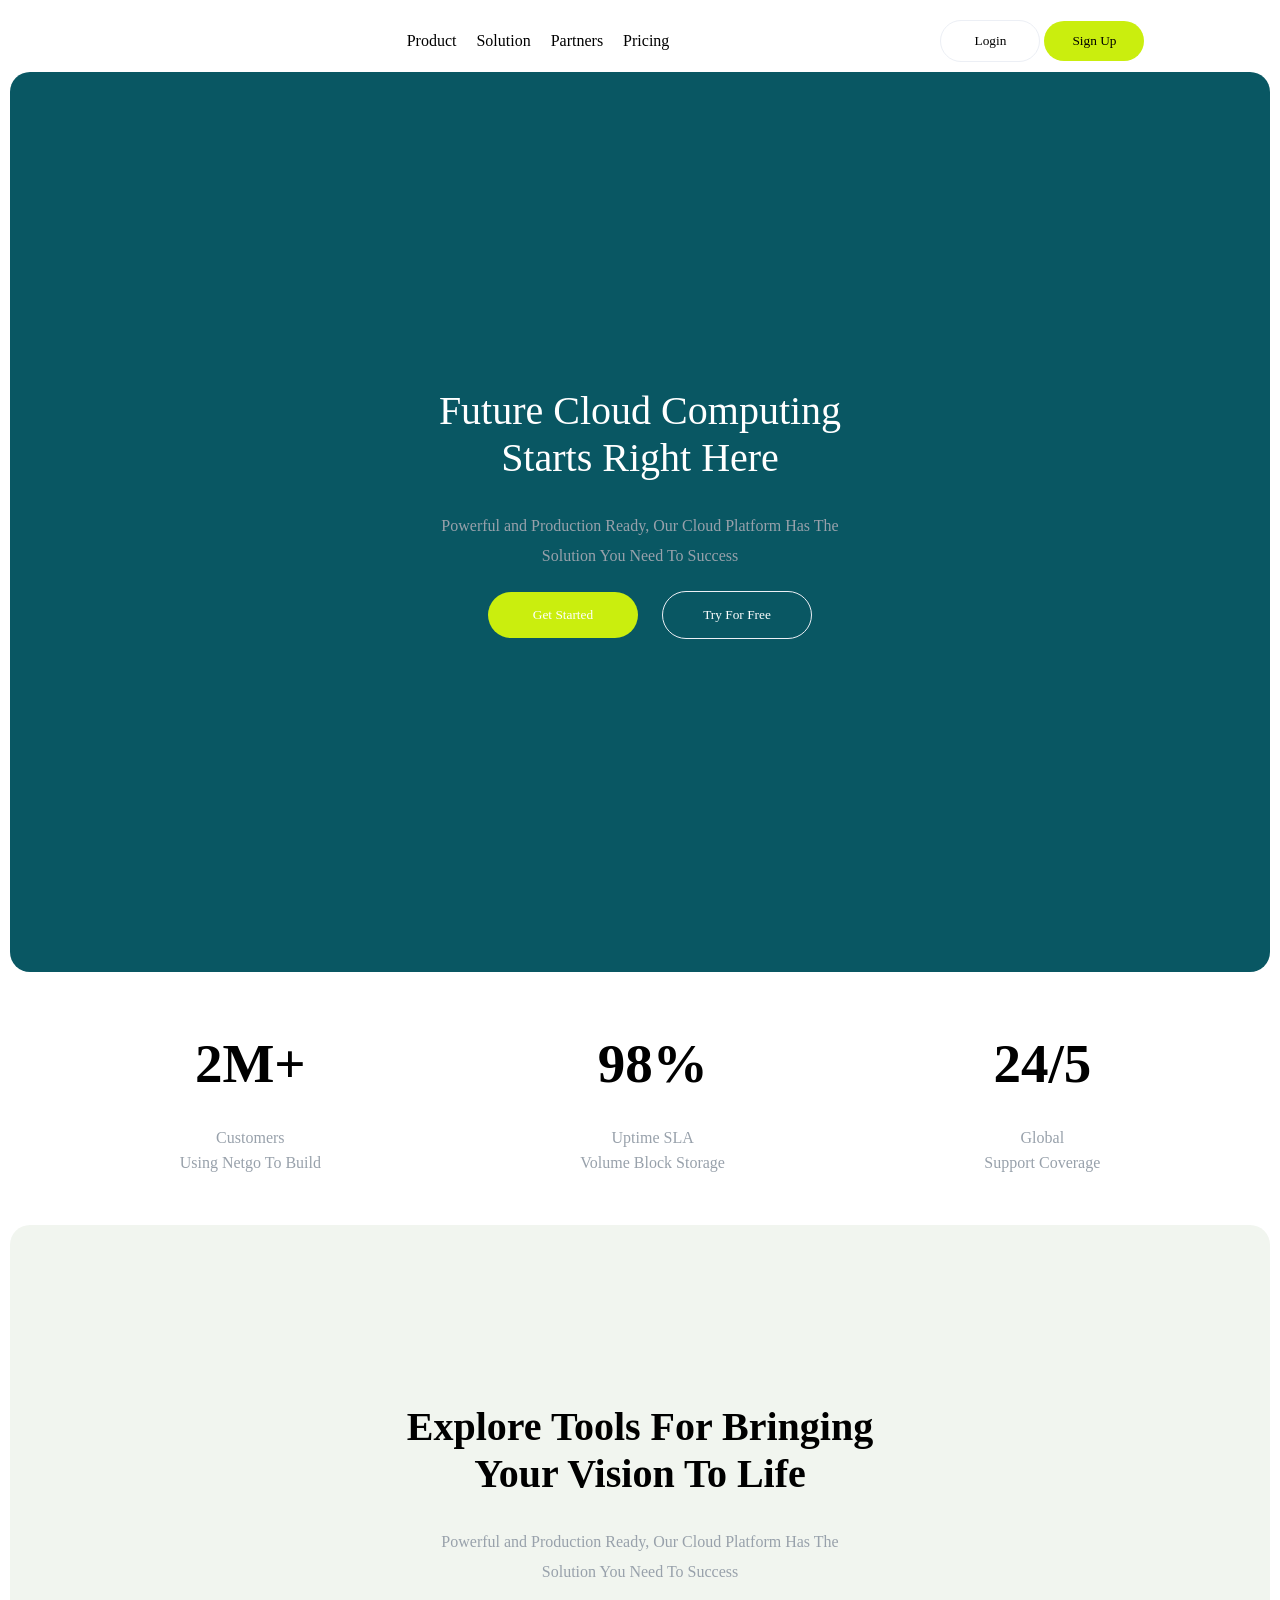
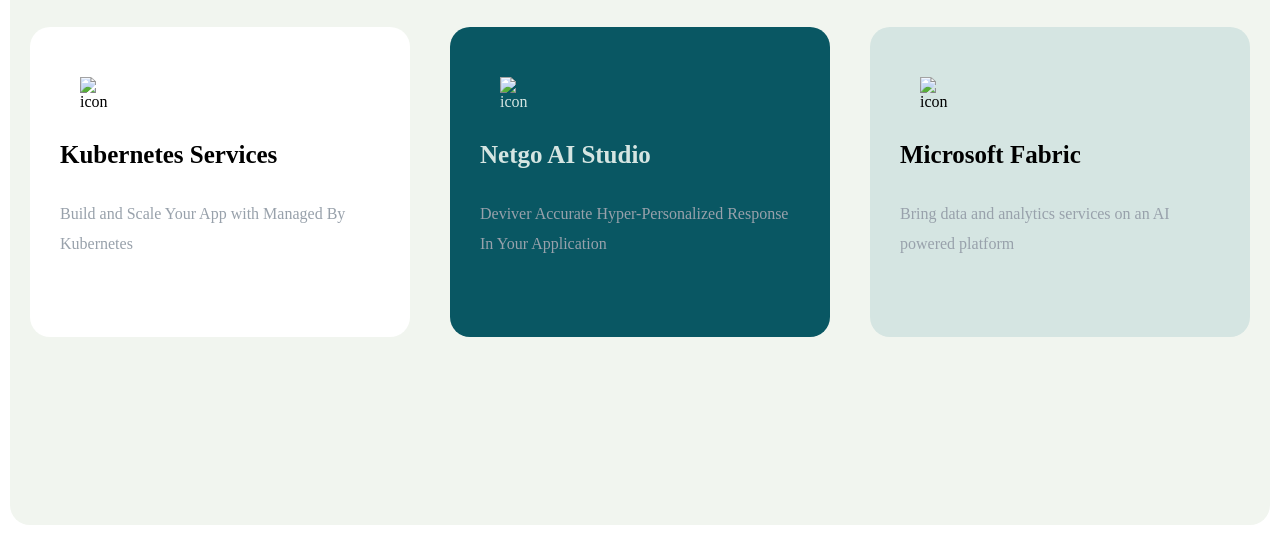
==== NETGO/index.html @ 33144ed8 "Add files via upload" ====
<!DOCTYPE html>
<html lang="en">
<head>
    <meta charset="UTF-8">
    <meta name="viewport" content="width=device-width, initial-scale=1.0">
    <link rel="stylesheet" href="style.css">
    <title>Netgo</title>
</head>
<body>
    <div class="navbar">
        <div class="logo">
            <img src="/imges/Screenshot_2024-08-07_143549-removebg-preview - Copy.png" alt="">
        </div>
        <div class="links">
            <ul>
                <li>Product</li>
                <li>Solution</li>
                <li>Partners</li>
                <li>Pricing</li>
            </ul>
        </div>
        <div class="btn-links">
            <button class="btn">Login</button>
            <button id="green-btn" class="btn">Sign Up</button>
        </div>
    </div>
    <div class="intro">
        
        <div class="content">
           
            <h1>Future Cloud Computing<br> Starts Right Here</h1>

            <h2>Powerful and Production Ready, Our Cloud Platform Has The<br> Solution You Need To Success</h2>
            <button class="btn" id="green-btn">Get Started</button>
            <button class="btn">Try For Free</button>
            <br>
            <img src="/imges/Screenshot_2024-08-07_133407-removebg-preview 2 - Copy.png" alt="">
        </div>
    </div>

    <div class="testimonial">
        <div class="box">
            <h1>2M+</h1>
            <h2>Customers <br>Using Netgo To Build</h2>
        </div>

        <div class="box">
            <h1>98%</h1>
            <h2>Uptime SLA <br>Volume Block Storage</h2>
        </div>

        <div class="box">
            <h1>24/5</h1>
            <h2>Global<br> Support Coverage</h2>
        </div>
    </div>
    <div class="intro" id="mid">
        
        <div class="content">
           
            <h1>Explore Tools For Bringing <br>Your Vision To Life</h1>

            <h2>Powerful and Production Ready, Our Cloud Platform Has The<br> Solution You Need To Success</h2>

            <div class="icons">
                <div class="icon icon1"> 
                    <img src="/imges/icon.png" alt="icon">
                    <h1>Kubernetes Services</h1>
                    <h2>Build and Scale Your App with Managed By Kubernetes</h2>
                
                </div>
                <div class="icon icon2"> 
                    <img src="/imges/icon3.png" alt="icon">
                    <h1>Netgo AI Studio</h1>
                    <h2>Deviver Accurate Hyper-Personalized Response In Your Application</h2>
                    

                </div>
                <div class="icon icon3"> 
                    <img src="/imges/icon2.png" alt="icon">
                    <h1>Microsoft Fabric</h1>
                    <h2>Bring data and analytics services on an AI powered platform</h2>
                    

                </div>
            </div>
        </div>
    </div>
</body>
</html>
---- NETGO/style.css ----
@font-face {
    font-family: "netgo-font";
    src: url(/fonts/NeueMontreal-Regular.otf);
}

@font-face {
    font-family: "netgo-font-B";
    src: url(/fonts/NeueMontreal-Bold.otf);
}
*{
    font-family: netgo-font;
    margin: 0;
    padding: 0;
}

.navbar{
    display: flex;
    justify-content: space-around;
    align-items: center;
    height: 30%;
    margin-top:  20px;
}
/* .logo{
    width: 30%;
} */
.logo img{
    width: 150px;
}

.links ul{
    
    list-style-type: none;
    display: flex;
    gap: 20px;
}

.btn{
    padding: 12px;
    width: 100px;
    border-radius: 50px;
    background-color: transparent;
    border: 1px solid #eceff5;
}

#green-btn{
    background-color: #caee0e;
    border: none;
}

.intro{
    background-color: #095763;
    height: 100vh;
    display: flex;
    flex-direction: column;
    justify-content: center;
    align-items: center;
    color: white;
    border-radius: 20px;
    margin: 10px;
    text-align: center;
}
    
.content h1{
    font-size: 40px;
    margin-bottom: 30px;
    font-weight: 30;
    padding-top: 10px;
    font-family: netgo-font-B;

}

.content h2{
    line-height: 30px;
    font-weight: 100;
    font-size: 16px;
    color: #98a1ab;
}
.content button{
    color: white;
    margin-top: 20px;
    width: 150px;
    padding: 15px 12px;
    margin-left: 20px;
    margin-bottom: 10px;
}

.content img{
    width: 700px;
    
}

.testimonial{
    display: flex;
    justify-content: space-around;
    align-items: center;
    margin: 50px;
}

.box{
    text-align: center;

}

.box h2{
    line-height: 25px;
    font-weight: 100;
    font-size: 16px;
    color: #98a1ab;
}

.box h1{
    font-size: 55px;
    margin-bottom: 30px;
    font-weight: 600;
    padding-top: 10px;
}

#mid{
    background-color: #f1f5ef;
    color: black;
}
#mid h1{
    font-weight: 800;
}
#mid h2{
    color: #98a1ab;
}
.icons{
    display: flex;
    justify-content: space-between;
    margin-top: 20px;
}
.icon {
    width: 320px;
    text-align: left;
    height: 250px;
    border-radius: 20px;
    padding: 30px;
    margin: 20px;

}



.icon img{
    width: 30px;
    display: block;
    margin: 20px;
}
.icon h1{
    font-size: 25px;
    text-align: left;
}

.icon1{
    background-color: white;
}

.icon2{
    background-color: #095763;
    color: #D5E5E2;
}
.icon3{
    background-color: #D5E5E2;
}
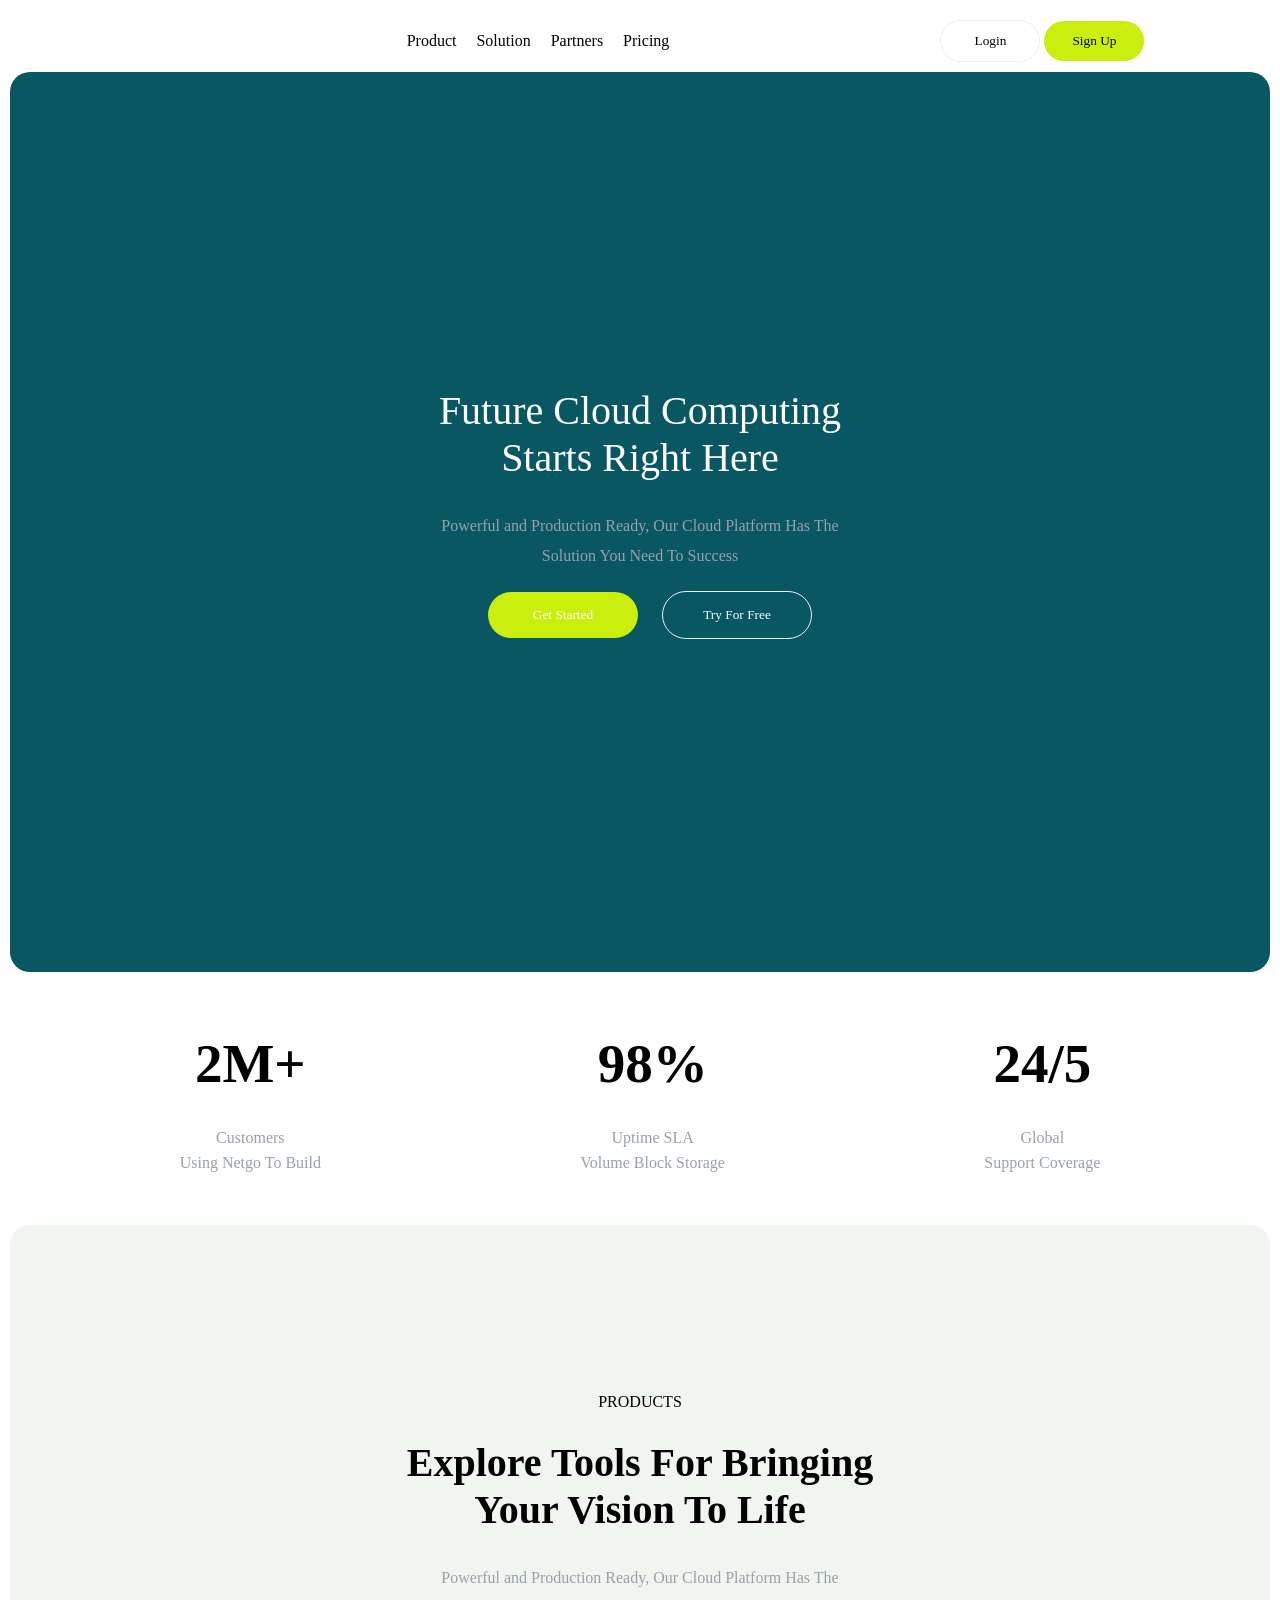
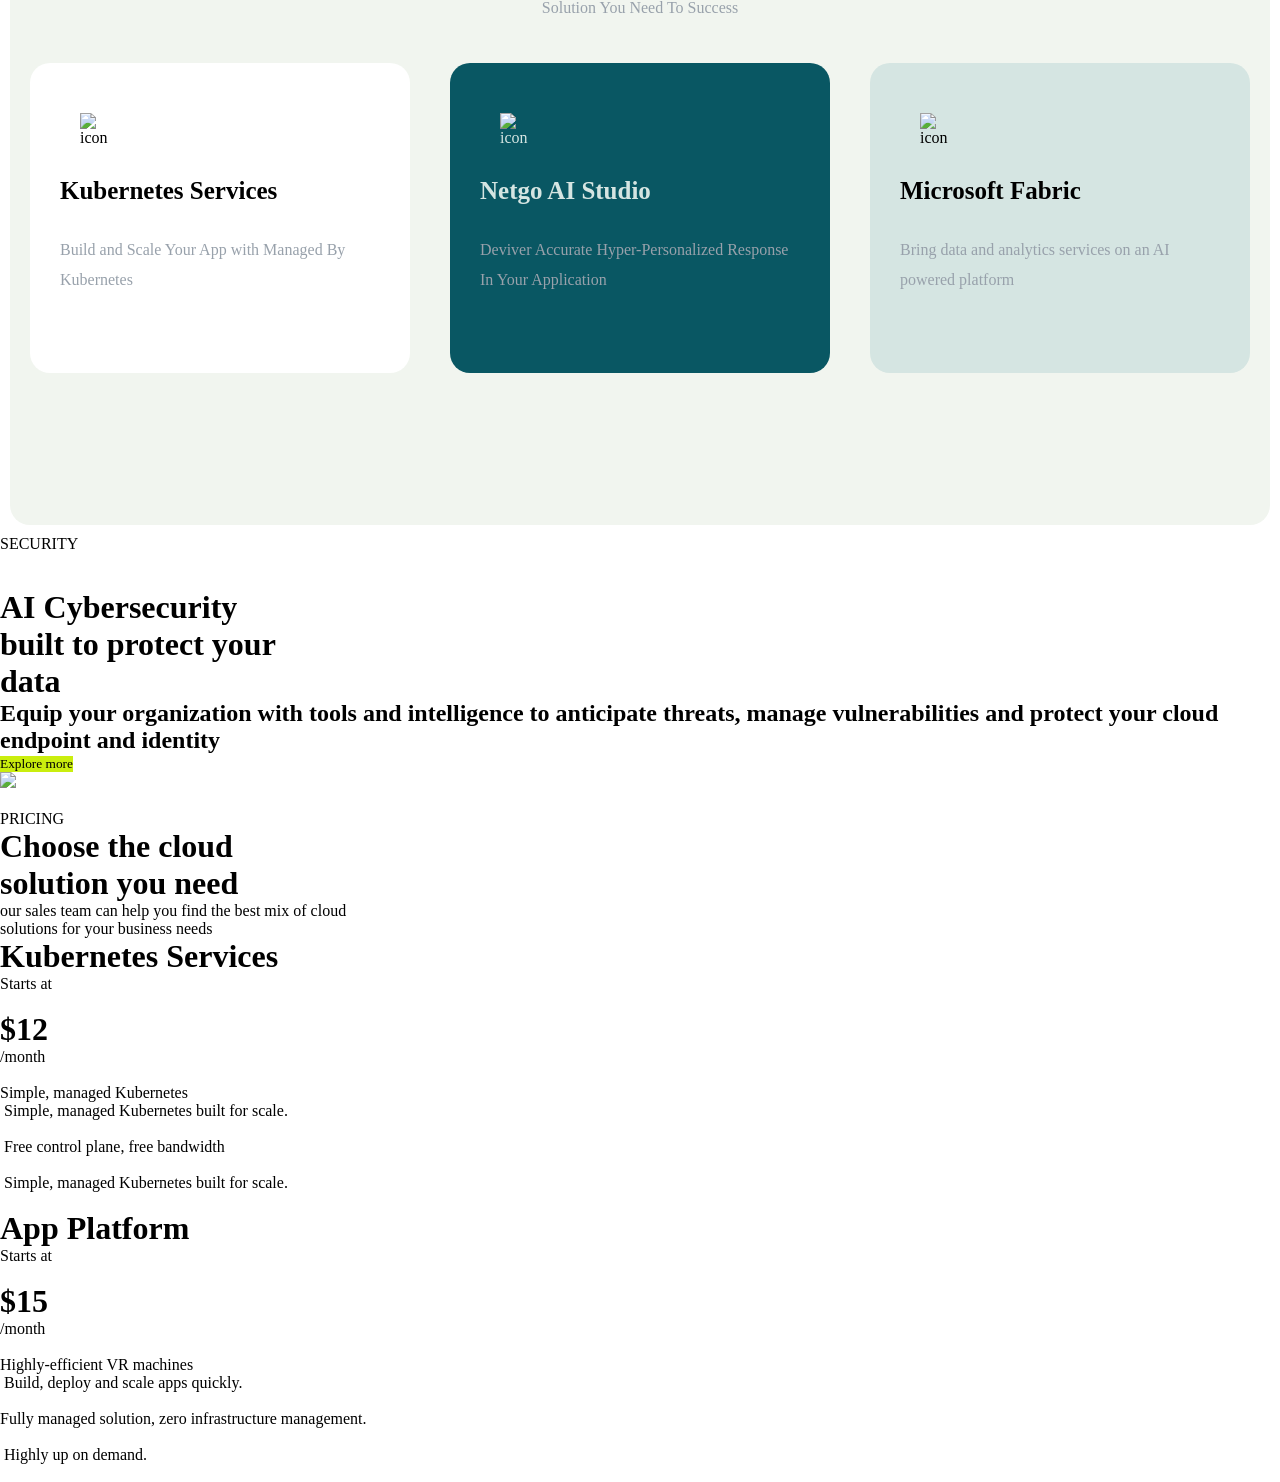
==== commit 0d1718cd: "added content" ====
--- a/NETGO/index.html
+++ b/NETGO/index.html
@@ -27,6 +27,8 @@
     <div class="intro">
         
         <div class="content">
+
+
            
             <h1>Future Cloud Computing<br> Starts Right Here</h1>
 
@@ -56,27 +58,30 @@
     </div>
     <div class="intro" id="mid">
         
+        <br><br>
         <div class="content">
-           
-            <h1>Explore Tools For Bringing <br>Your Vision To Life</h1>
+            
+           <span class="blue">PRODUCTS</span>
+           <br><br>
+            <h1 class="black">Explore Tools For Bringing <br>Your Vision To Life</h1>
 
-            <h2>Powerful and Production Ready, Our Cloud Platform Has The<br> Solution You Need To Success</h2>
+            <h2 class="color">Powerful and Production Ready, Our Cloud Platform Has The<br> Solution You Need To Success</h2>
 
-            <div class="icons">
-                <div class="icon icon1"> 
+            <div class="icons" >
+                <div class="icon icon1" id="icon"> 
                     <img src="/imges/icon.png" alt="icon">
                     <h1>Kubernetes Services</h1>
                     <h2>Build and Scale Your App with Managed By Kubernetes</h2>
                 
                 </div>
-                <div class="icon icon2"> 
+                <div class="icon icon2" id="icon"> 
                     <img src="/imges/icon3.png" alt="icon">
                     <h1>Netgo AI Studio</h1>
                     <h2>Deviver Accurate Hyper-Personalized Response In Your Application</h2>
                     
 
                 </div>
-                <div class="icon icon3"> 
+                <div class="icon icon3" id="icon"> 
                     <img src="/imges/icon2.png" alt="icon">
                     <h1>Microsoft Fabric</h1>
                     <h2>Bring data and analytics services on an AI powered platform</h2>
@@ -86,5 +91,96 @@
             </div>
         </div>
     </div>
+    <div class="big"> 
+       <div class="left">
+        <span class="blue">SECURITY</span>
+        <br><br><br>
+        <h1>
+            AI Cybersecurity <br> built to protect your <br> data
+        </h1>
+        <h2>
+            Equip your organization with tools and intelligence to anticipate threats, manage vulnerabilities and protect your cloud endpoint and identity
+        </h2>
+        <button class="button" id="green-btn">
+            Explore more
+        </button>
+       </div>
+       <div class="right"><img src="/imges/big.png"></div>
+    </div>
+    <div class="price">
+        <br>
+        <span class="blue">PRICING</span>
+        <h1>
+            Choose the cloud <br> solution you need
+        </h1>
+        <span class="description">
+            our sales team can help you find the best mix of cloud <br>solutions for your business needs 
+        </span>
+        <div class="money">
+        <div class="cash">
+            <h1>
+                            Kubernetes Services
+                        </h1>
+                        <span class="description">
+                            Starts at
+                        </span>
+                        <br><br>
+                        <h1 class="text">
+                            $12 
+                        </h1><span class="description">/month</span><br><br>
+                        <span class="description bb">
+                            Simple, managed Kubernetes
+                        </span>
+                        <br>
+                        <div class="check">
+                        <span class="description">
+                           <img src="./imges/check.png" alt=""> Simple, managed Kubernetes built for scale.
+                        </span>
+                        <br><br>
+                        <span class="description">
+                           <img src="./imges/check.png" alt=""> Free control plane, free bandwidth
+                        <br><br>
+                        </span>
+                        <span class="description">
+                           <img src="./imges/check.png" alt=""> Simple, managed Kubernetes built for scale.
+                        <br><br>
+                        </span>
+                        </div>
+        </div>
+        <div class="grey cash">
+           
+             <h1>
+                            App Platform
+                        </h1>
+                        <span class="description">
+                            Starts at
+                        </span>
+                        <br><br>
+                        <h1 class="text">
+                            $15 
+                        </h1><span class="description">/month</span><br><br>
+                        <span class="description bb">
+                            Highly-efficient VR machines 
+                        </span>
+                        <br>
+                        <div class="check">
+                        <span class="description">
+                           <img src="./imges/check.png" alt=""> Build, deploy and scale apps quickly.
+                        </span>
+                        <br><br>
+                        <span class="description">
+                           <img src="./imges/check.png" alt="">Fully managed solution, zero infrastructure management.
+                        <br><br>
+                        </span>
+                        <span class="description">
+                           <img src="./imges/check.png" alt=""> Highly up on demand.
+                        <br><br>
+                        </span>
+                        </div>
+            
+
+        </div>
+    </div>
+</div>
 </body>
-</html>+</html>
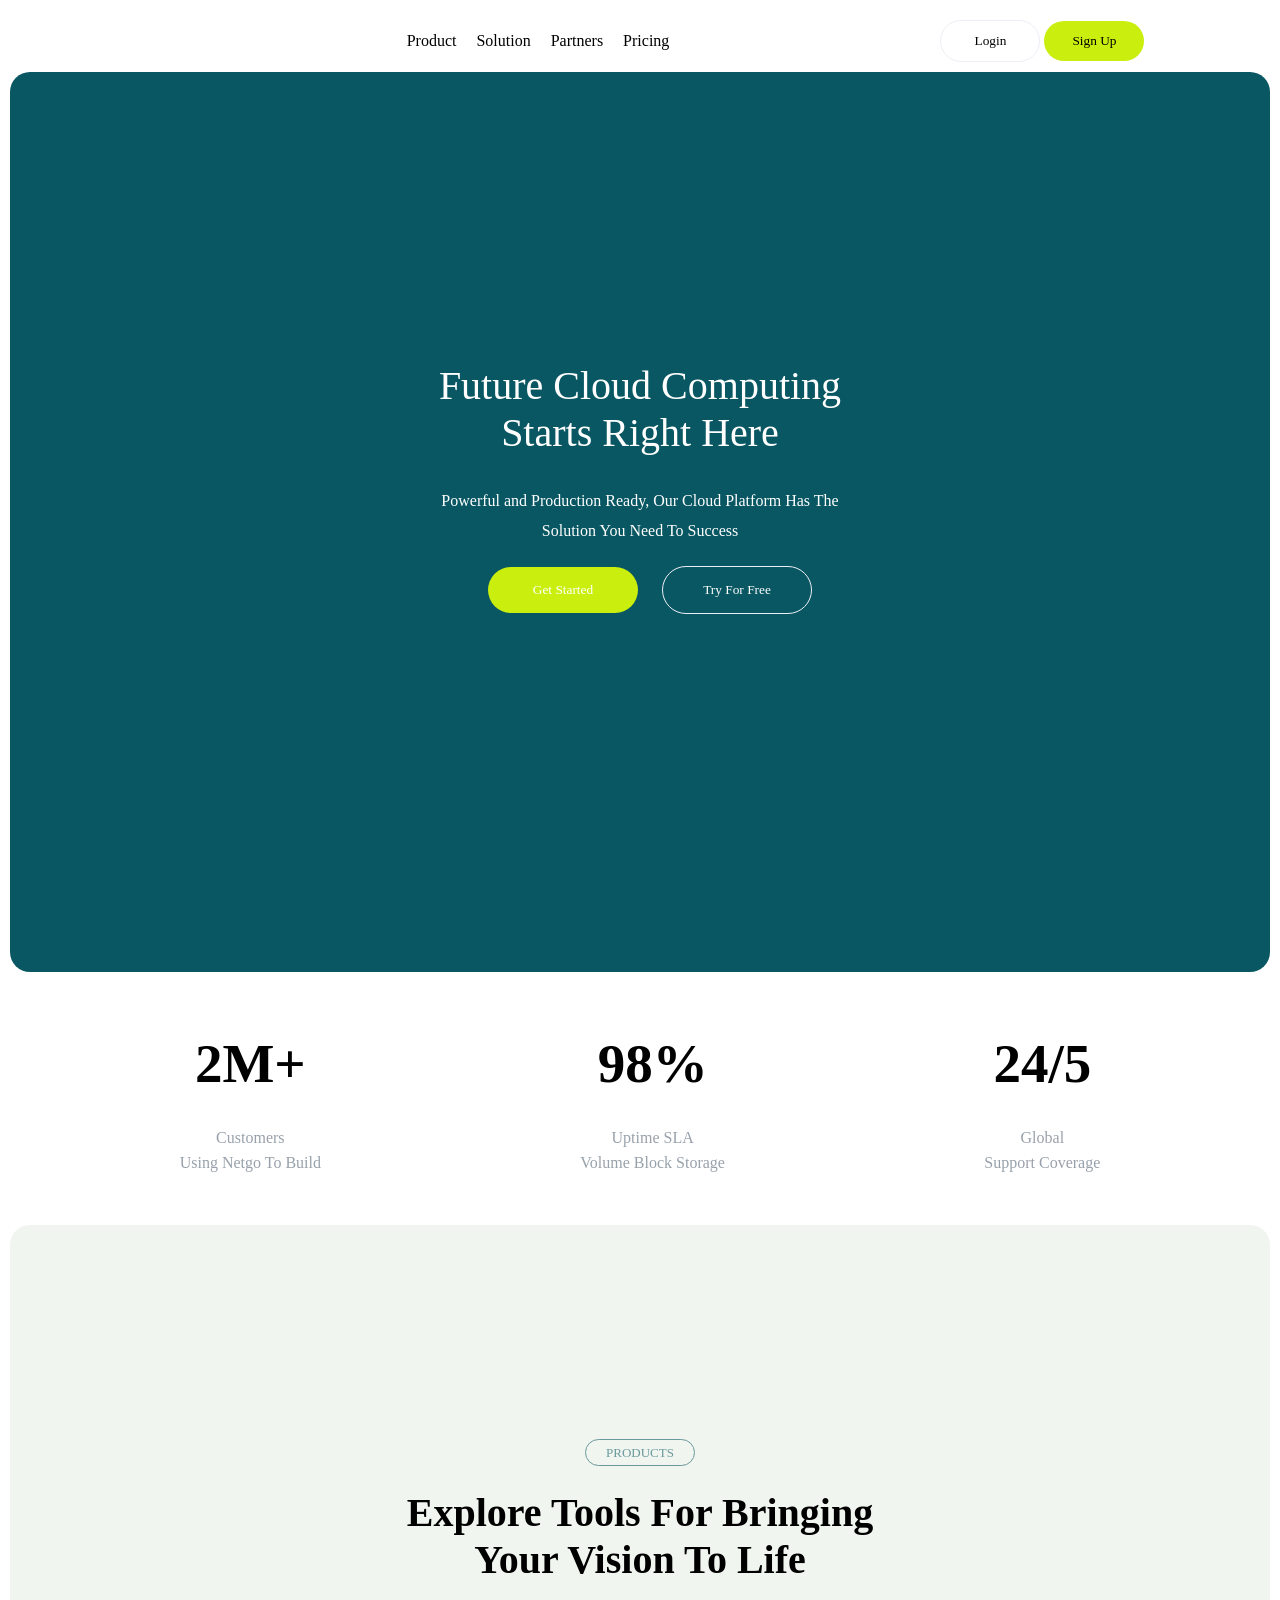
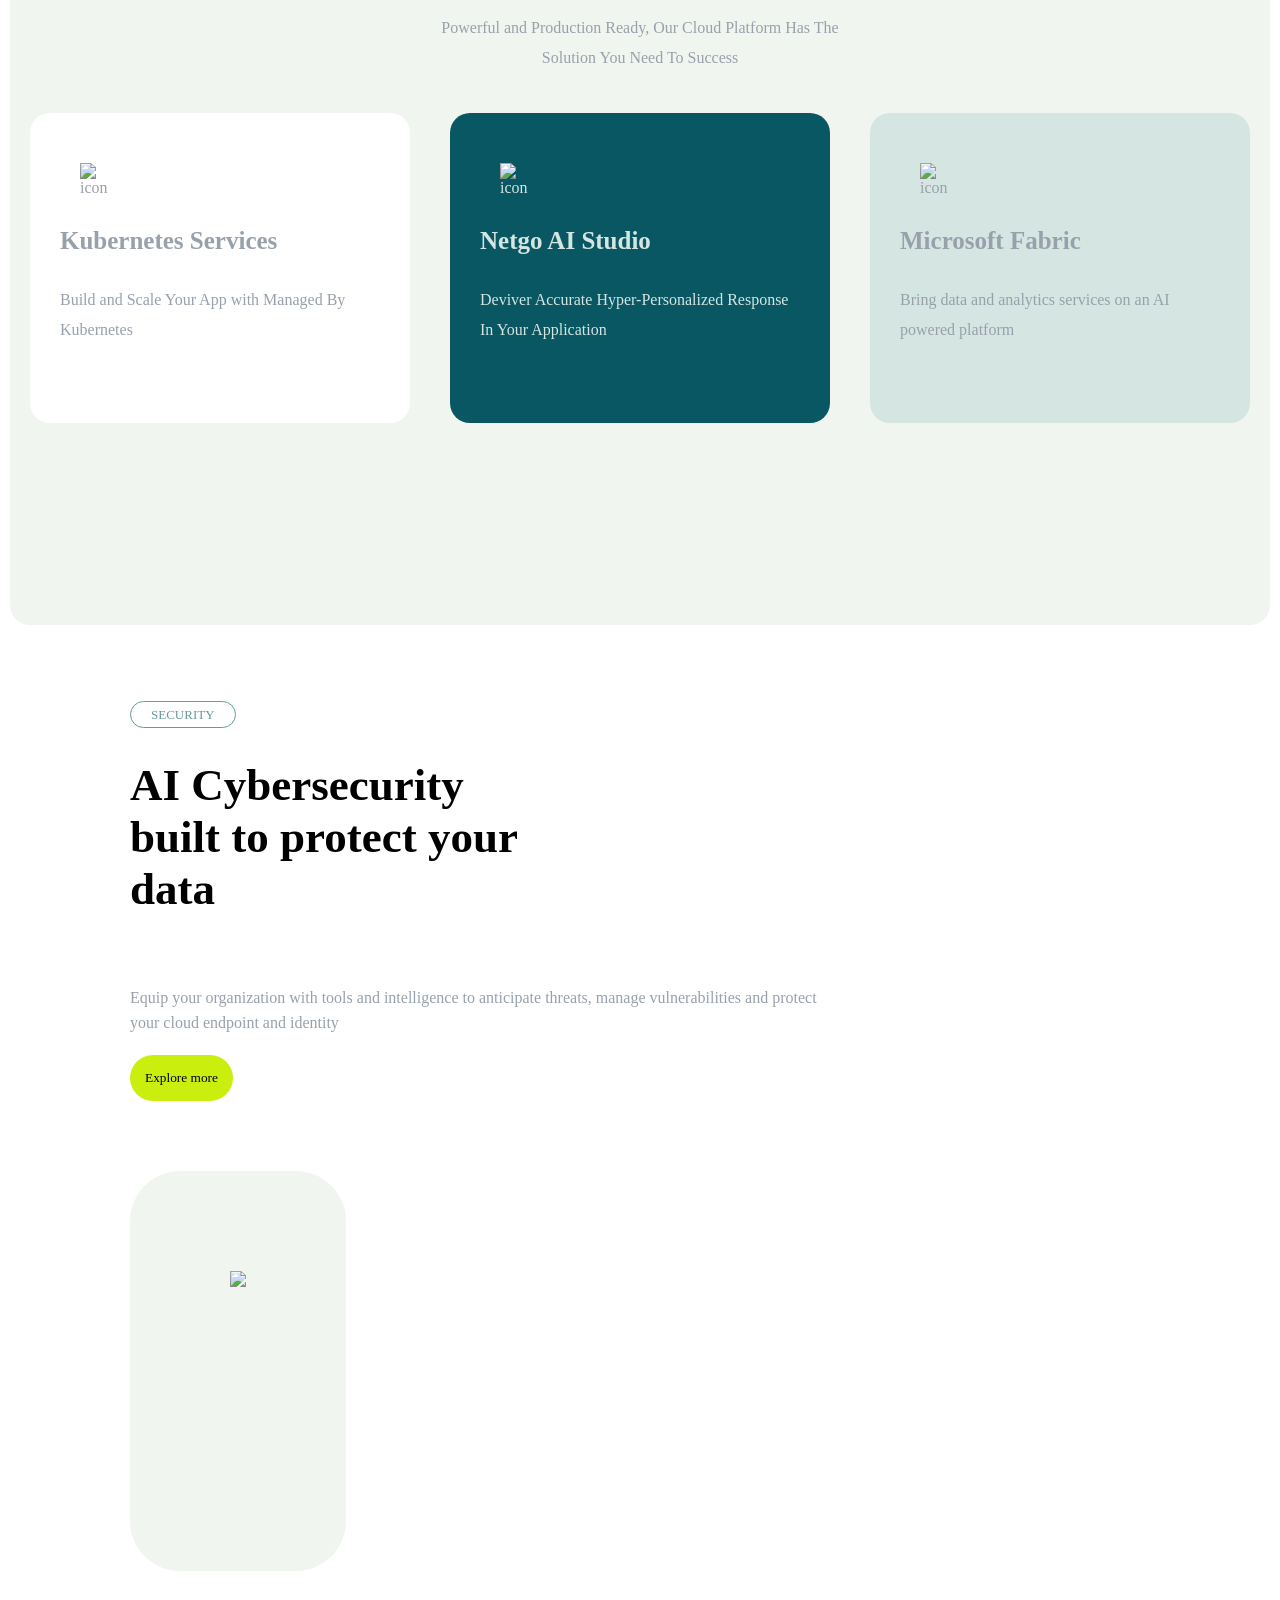
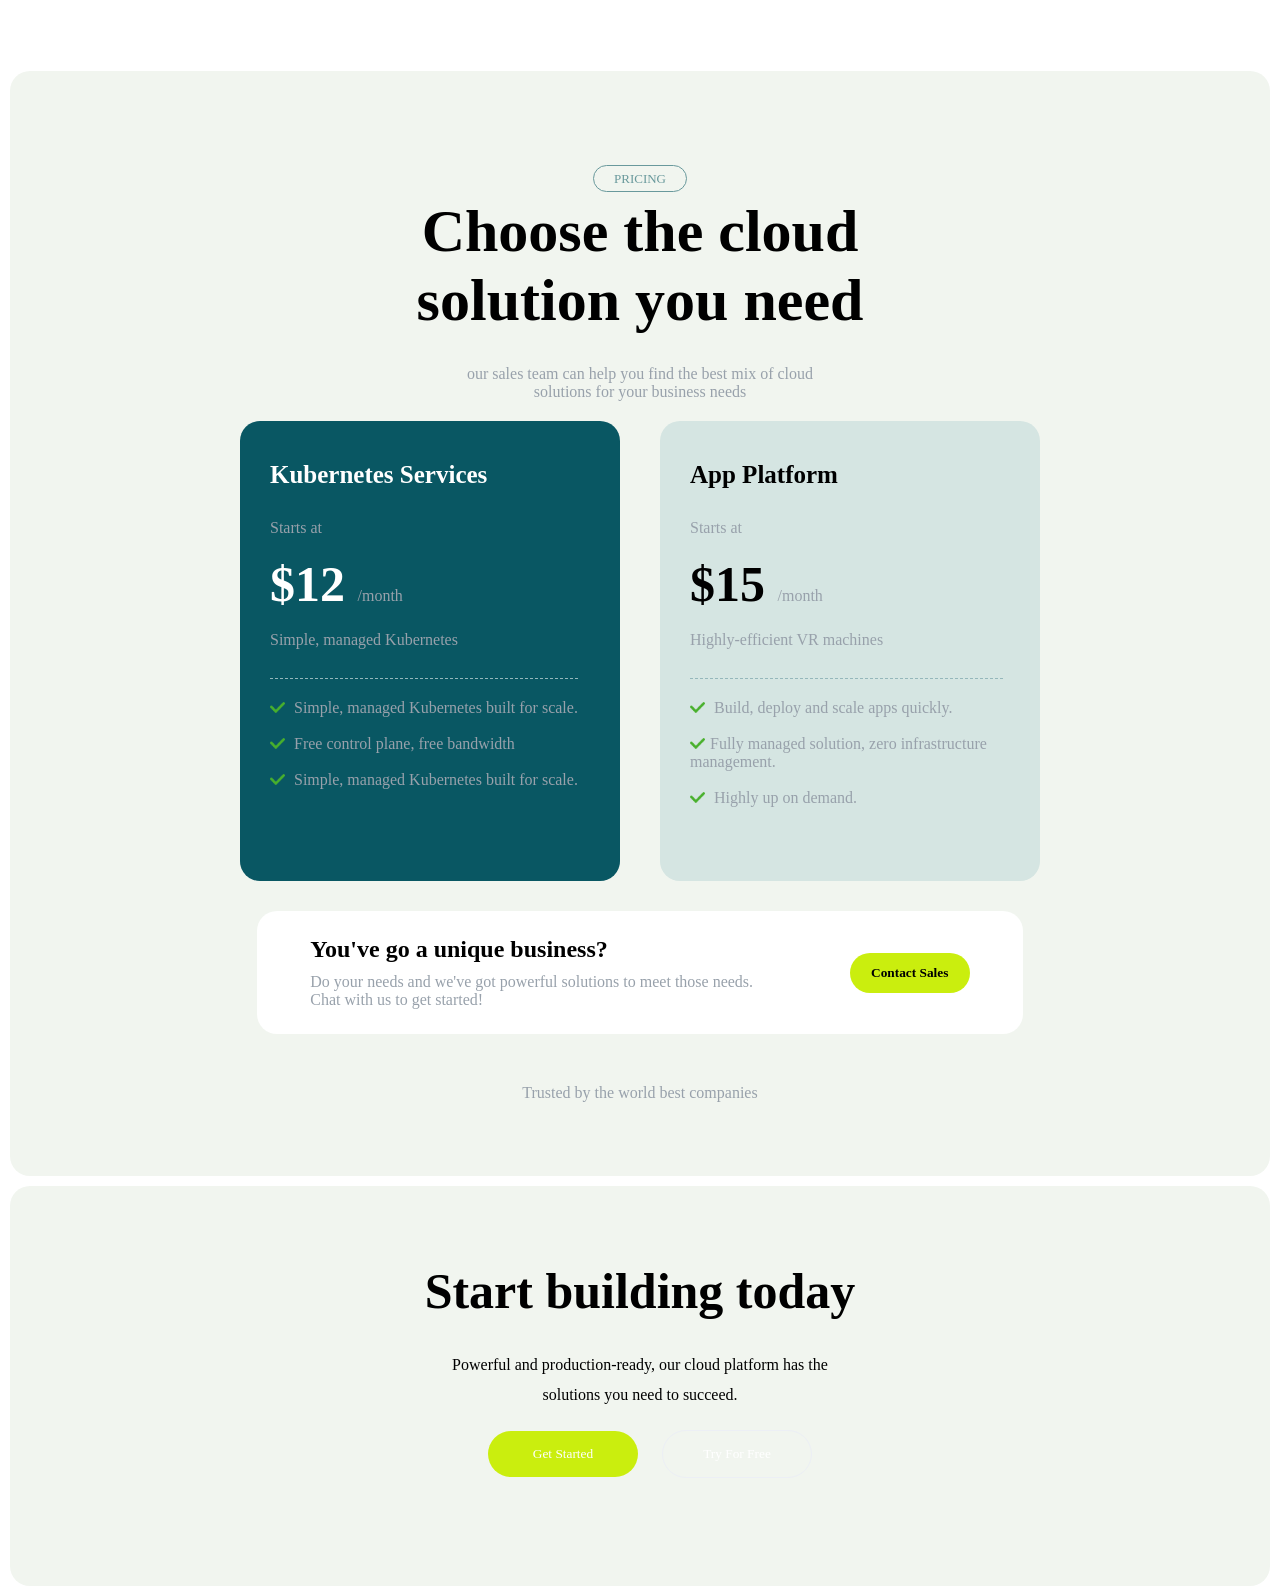
==== commit e1e3fd89: "Add files via upload" ====
--- a/NETGO/index.html
+++ b/NETGO/index.html
@@ -166,7 +166,7 @@
                         <div class="check">
                         <span class="description">
                            <img src="./imges/check.png" alt=""> Build, deploy and scale apps quickly.
-                        </span>
+                        </span> 
                         <br><br>
                         <span class="description">
                            <img src="./imges/check.png" alt="">Fully managed solution, zero infrastructure management.
@@ -181,6 +181,54 @@
 
         </div>
     </div>
+    <div class="white">
+        <div class="l">
+            <h2>
+                You've go a unique business?
+            </h2>
+            <span class="description">
+
+        Do your needs and we've got powerful solutions to meet those needs. <br> Chat with us to get started!
+            </span>
+        </div>
+        <div class="r">
+            <button class="btn" id="green-btn">Contact Sales</button>
+        </div>
+    </div>
+    
+    <div class="trust">
+        <span class="description">
+            Trusted by the world best companies
+        </span>
+
+        <div class="img">
+            <img src="/imges/openai.png" alt="">
+            <img src="/imges/zenefits.png" alt="">
+            <img src="/imges/raycast.png" alt="">
+        </div>
+    </div>
+
 </div>
+
+<div class="gt">
+    <div class="intro " id="gt">
+    <div class="content">
+
+        <img src="/imges/netgo.png" alt="">
+           
+        <h1>Start building today</h1>
+
+        <h2>Powerful and production-ready, our cloud platform has the <br> solutions you need to succeed.</h2>
+        <button class="btn" id="green-btn">Get Started</button>
+        <button class="btn">Try For Free</button>
+        <br>
+        
+</div>
+</div></div>
+
+
+
 </body>
 </html>
+
+
--- a/NETGO/style.css
+++ b/NETGO/style.css
@@ -5,12 +5,13 @@
 
 @font-face {
     font-family: "netgo-font-B";
-    src: url(/fonts/NeueMontreal-Bold.otf);
+    src: url(/fonts/NeueMontreal-Regular.otf);
 }
 *{
     font-family: netgo-font;
     margin: 0;
     padding: 0;
+    flex-wrap: wrap;
 }
 
 .navbar{
@@ -19,6 +20,7 @@
     align-items: center;
     height: 30%;
     margin-top:  20px;
+
 }
 /* .logo{
     width: 30%;
@@ -58,6 +60,7 @@
     border-radius: 20px;
     margin: 10px;
     text-align: center;
+
 }
     
 .content h1{
@@ -73,7 +76,6 @@
     line-height: 30px;
     font-weight: 100;
     font-size: 16px;
-    color: #98a1ab;
 }
 .content button{
     color: white;
@@ -81,7 +83,7 @@
     width: 150px;
     padding: 15px 12px;
     margin-left: 20px;
-    margin-bottom: 10px;
+    margin-bottom: 60px;
 }
 
 .content img{
@@ -118,17 +120,21 @@
 #mid{
     background-color: #f1f5ef;
     color: black;
+    padding-top: 100px;
 }
 #mid h1{
     font-weight: 800;
 }
-#mid h2{
-    color: #98a1ab;
-}
+
+.color{
+    color: #98a1ab;
+}
+
 .icons{
     display: flex;
     justify-content: space-between;
     margin-top: 20px;
+    margin-bottom: 100px;
 }
 .icon {
     width: 320px;
@@ -137,10 +143,10 @@
     border-radius: 20px;
     padding: 30px;
     margin: 20px;
-
-}
-
-
+    color: #98a1ab;
+    transition: all 500ms;
+
+}
 
 .icon img{
     width: 30px;
@@ -162,4 +168,192 @@
 }
 .icon3{
     background-color: #D5E5E2;
+}
+
+
+
+
+.icon:hover{
+    background-color: #2e7552;
+    color: white;
+    
+}
+
+.big{
+    width: 92%;
+    font-family: netgo-font-B;
+    display: flex;
+    align-items: center;
+    justify-content: space-between;
+    margin: 0px 30px;
+    padding: 50px;
+    
+
+
+}
+.left{
+    margin: 20px 50px;
+}
+.left h1{
+    font-size: 45px;
+    margin-bottom: 70px;
+}
+
+.left h2{
+    line-height: 25px;
+    font-weight: 100;
+    font-size: 16px;
+    color: #98a1ab;
+    width:80%;
+}
+
+.left button{
+    padding: 15px;
+    border-radius: 40px;
+    margin-top: 20px;
+}
+.right{
+    margin: 50px;
+    padding: 100px ;
+    background-color: #f1f5ef;
+    border-radius: 50px;
+    height: 200px;
+   
+    
+}
+.right img{
+    width: 250px;
+}
+.blue{
+    font-size: 13px;
+    color: #69999c;
+    border: #69999c 1px solid;
+    display: inline;
+    padding: 5px 20px;
+    border-radius: 20px;
+    background: none;
+}
+
+.price{
+    text-align: center;
+}
+.price h1{
+    font-size: 60px;
+    margin-bottom: 30px;
+    font-weight: 600;
+    padding-top: 10px;
+    font-family: netgo-font-B;
+}
+
+.description{
+    color: #98a1ab;
+    font-size: 16px;
+}
+
+
+.money{
+    display: flex;
+    justify-content: center;
+    align-items: center;
+}
+.cash{
+    height: 400px;
+    width: 320px;
+    text-align: left;
+    border-radius: 20px;
+    padding: 30px;
+    margin: 20px;
+    color: #95b7bb;
+    transition: all 500ms;
+    background-color: #095763;
+
+}
+
+
+
+.cash h1{
+    font-size: 25px;
+    color: white;
+    font-weight: 600;
+
+}
+
+h1.text{
+    font-size: 50px;
+    display: inline;
+}
+.bb{
+    padding:20px 120px 30px 0px;
+    border-bottom:1px dashed #95b7bb ;
+    
+}
+
+.check img{
+    width: 15px;
+    margin-right: 5px;
+}
+.check{
+    margin: 50px 0px 0px 0px;
+    
+}
+
+.grey{
+    background-color: #D5E5E2;
+
+}
+
+
+.grey h1{
+    color: black;
+    font-weight: 600;
+}
+.price{
+    background-color: #f1f5ef ;
+    padding-top: 80px;
+    border-radius: 20px;
+    margin: 0px 10px;
+}
+.white{
+    background-color: #fff;
+    width: 60%;
+    margin: 10px auto;
+    text-align: left;
+    padding: 25px 5px;
+    border-radius: 20px;
+    display: flex;
+    align-items: center;
+    justify-content: space-around;
+}
+.l h2{
+    margin-bottom: 10px;
+}
+.r button{
+     width: 120px;
+     height: 40px;
+     font-weight: 600;
+}
+.trust{
+    padding-top: 40px;
+    padding-bottom: 30px;
+}
+
+.img img{
+    width: 120px;
+    padding: 20px ;
+}
+
+#gt{
+    height: 400px;
+    background-color: #F1F5EF;
+    color: black;
+    
+}
+
+#gt h1{
+    font-weight: 800;
+    font-size: 50px;
+}
+
+#gt img{
+    width: 50px;
 }
